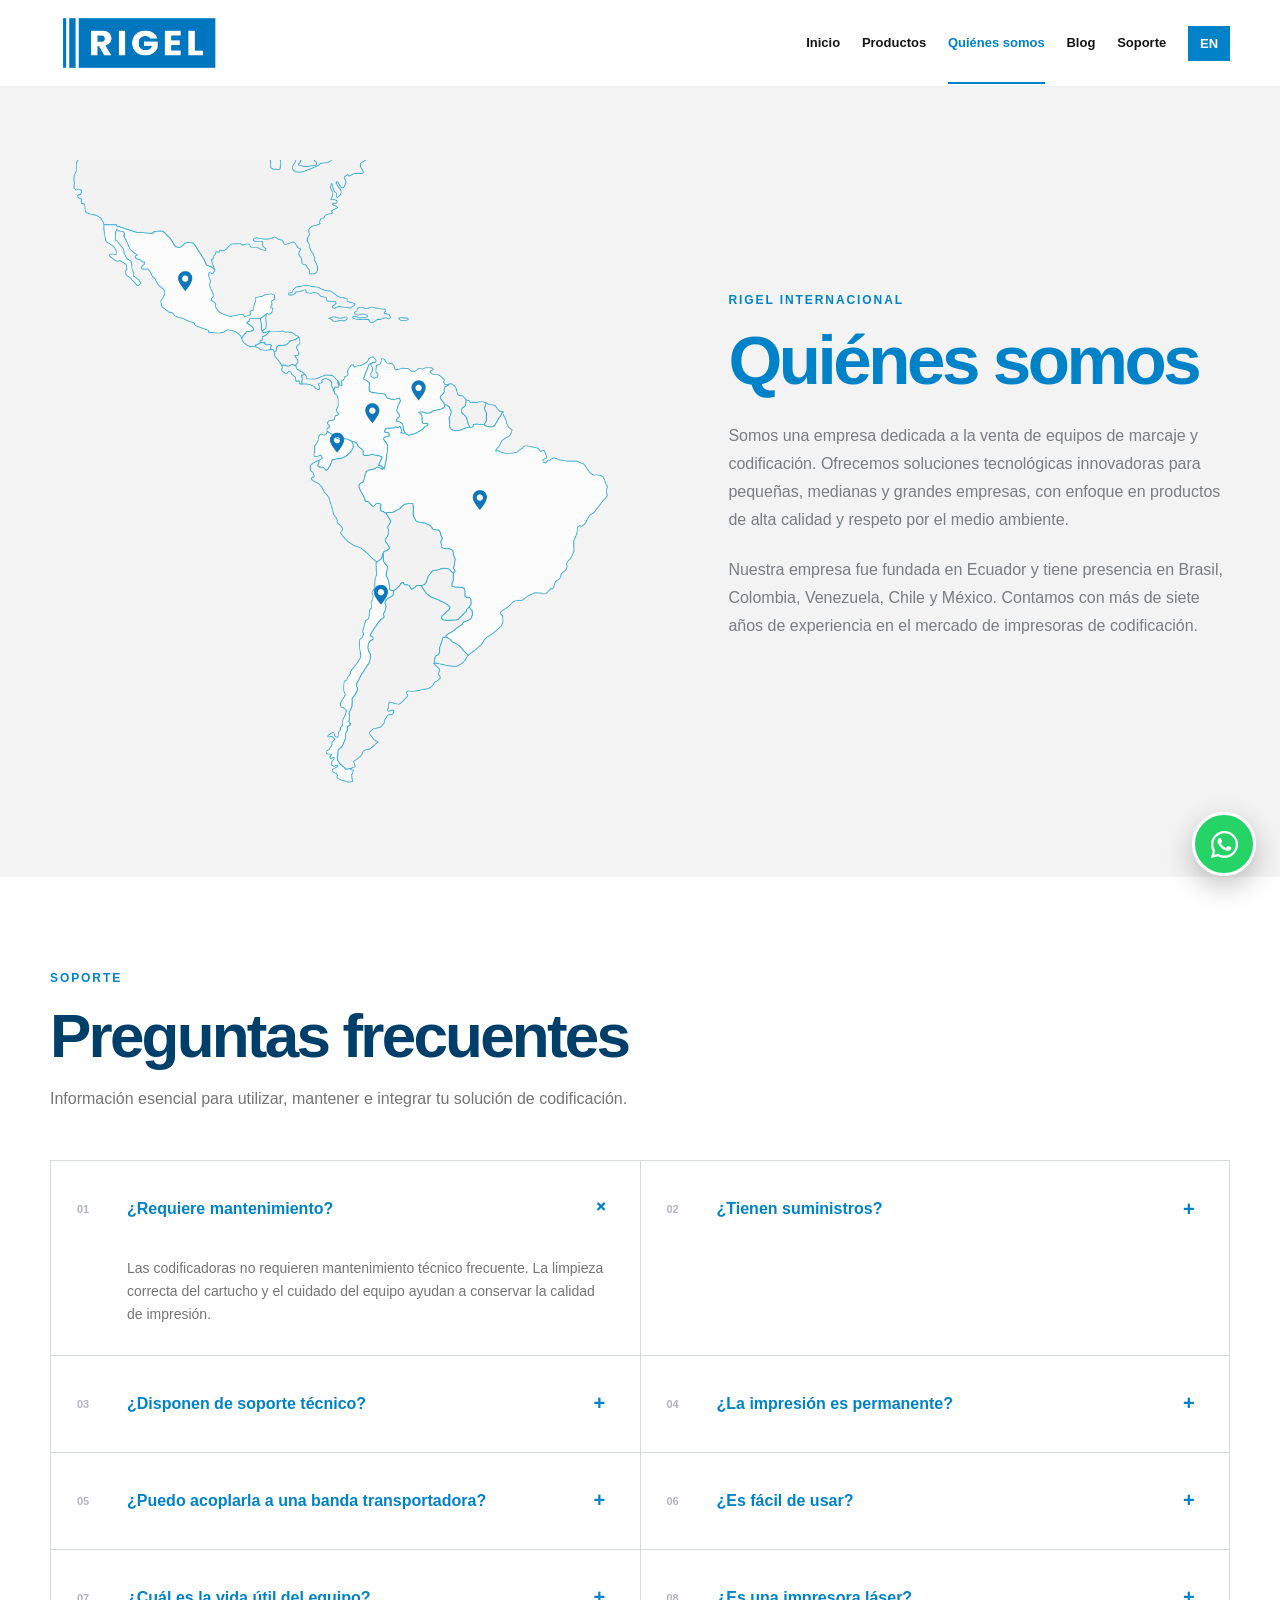
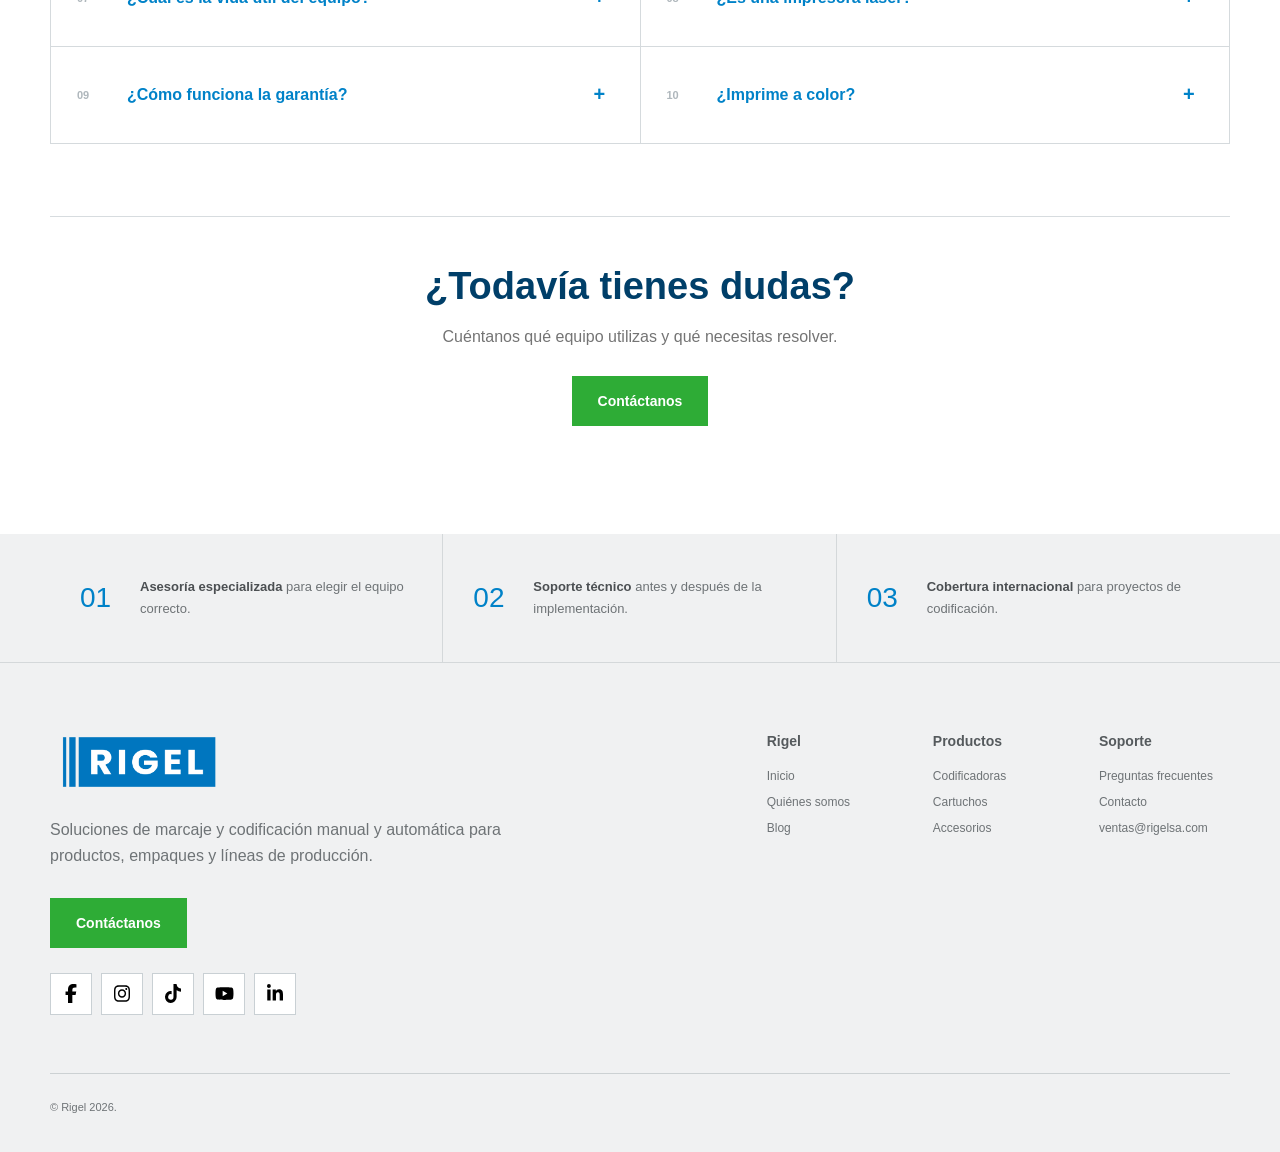
==== quienes-somos.html @ 31b9cb34 "Integra Quiénes somos y clientes en Inicio" ====
<!doctype html>
<html lang="es">
<head>
  <meta charset="utf-8">
  <meta name="viewport" content="width=device-width, initial-scale=1">
  <meta name="description" content="Conoce a Rigel, nuestra presencia internacional y las respuestas a las preguntas frecuentes sobre marcaje y codificación.">
  <meta name="theme-color" content="#0082c8">
  <meta property="og:image" content="og.png">
  <title>Quiénes somos | Rigel</title>
  <link rel="icon" type="image/png" href="assets/brand/rigel-favicon.png?v=2">
  <link rel="stylesheet" href="css/styles.css">
  <script defer src="js/data.js"></script>
  <script defer src="js/inventario-bilingue.js"></script>
  <script defer src="js/config.js"></script>
  <script defer src="js/backend-client.js"></script>
</head>
<body data-page="nosotros">
  <a class="saltar-contenido" href="#contenido">Ir al contenido</a>
  <header id="site-header"></header>
  <main id="contenido"></main>
  <footer id="site-footer"></footer>
</body>
</html>
---- css/styles.css ----
:root {
  --azul: #0082c8;
  --azul-profundo: #005f9d;
  --azul-oscuro: #003f69;
  --verde: #2eac36;
  --negro: #151515;
  --gris: #747474;
  --gris-medio: #d8dde1;
  --gris-claro: #f2f3f4;
  --blanco: #ffffff;
}

* { box-sizing: border-box; }
html { scroll-behavior: smooth; }
body { margin: 0; color: var(--negro); background: var(--blanco); font-family: "Trebuchet MS", Arial, Helvetica, sans-serif; -webkit-font-smoothing: antialiased; }
button, input, select, textarea { font: inherit; }
button, a { -webkit-tap-highlight-color: transparent; }
a { color: inherit; text-decoration: none; }
img { display: block; max-width: 100%; }
p { line-height: 1.65; }
.contenedor { width: min(1180px, calc(100% - 48px)); margin-inline: auto; }
.solo-lectura { position: absolute; width: 1px; height: 1px; padding: 0; margin: -1px; overflow: hidden; clip: rect(0,0,0,0); white-space: nowrap; border: 0; }
.saltar-contenido { position: fixed; inset: 8px auto auto 8px; z-index: 100; padding: 12px 16px; color: white; background: var(--azul-oscuro); transform: translateY(-160%); }
.saltar-contenido:focus { transform: translateY(0); }

/* Encabezado */
.cabecera { position: sticky; inset-block-start: 0; z-index: 50; background: rgba(255,255,255,.98); border-bottom: 1px solid #eceeef; }
.cabecera-interior { min-height: 86px; display: flex; align-items: center; justify-content: space-between; gap: 34px; }
.marca { display: inline-flex; align-items: center; gap: 7px; min-width: max-content; color: var(--blanco); background: var(--azul); padding: 8px 12px 8px 8px; line-height: 1; }
.marca-lineas { letter-spacing: -4px; font-size: 27px; font-weight: 300; }
.marca strong { font-size: 24px; letter-spacing: 2px; }
.marca small { align-self: flex-end; margin-bottom: 3px; font-size: 8px; font-weight: 700; }
.navegacion { display: flex; align-items: center; gap: clamp(16px, 2.45vw, 36px); font-size: 13px; font-weight: 600; }
.navegacion a { padding-block: 32px; border-bottom: 2px solid transparent; }
.navegacion a:hover, .navegacion a:focus-visible, .navegacion a[aria-current="page"] { color: var(--azul); border-color: var(--azul); }
.menu-boton { display: none; width: 42px; height: 42px; padding: 10px; border: 0; background: transparent; }
.menu-boton > span:not(.solo-lectura) { display: block; height: 2px; margin: 5px 0; background: var(--negro); }

/* Elementos compartidos */
.seccion { padding: 92px 0 108px; }
.eyebrow { margin: 0 0 14px; color: var(--azul); font-size: 12px; font-weight: 800; letter-spacing: .16em; }
.eyebrow-claro { color: #7fd0ff; }
.titulo-fila { display: flex; align-items: end; justify-content: space-between; gap: 36px; margin-bottom: 58px; }
.titulo-fila h1, .titulo-fila h2 { margin: 0; color: var(--azul-oscuro); font-size: clamp(36px, 5vw, 64px); line-height: 1.05; letter-spacing: -.045em; }
.titulo-fila p { max-width: 760px; margin: 18px 0 0; color: var(--gris); font-size: 17px; }
.titulo-fila-compacta { align-items: center; margin-bottom: 46px; }
.titulo-fila-compacta h2 { font-size: clamp(34px, 4vw, 52px); }
.boton { display: inline-flex; align-items: center; justify-content: center; min-height: 50px; padding: 0 25px; border: 1px solid var(--azul); cursor: pointer; font-size: 14px; font-weight: 700; text-align: center; }
.boton-azul { color: var(--blanco); background: var(--azul); }
.boton-verde { color: var(--blanco); background: var(--verde); border-color: var(--verde); }
.boton-blanco { color: var(--azul-oscuro); background: var(--blanco); border-color: var(--blanco); }
.boton-contorno { color: var(--azul); background: transparent; }
.boton:hover, .boton:focus-visible { color: var(--blanco); background: var(--azul-oscuro); border-color: var(--azul-oscuro); }
.enlace-flecha { color: var(--azul); font-size: 14px; font-weight: 700; }

/* Carrusel principal */
.hero { position: relative; min-height: min(34vw, 650px); overflow: hidden; background: #dfe8ed; }
.hero-pista { position: absolute; inset: 0; }
.hero-slide { position: absolute; inset: 0; opacity: 0; transition: opacity .9s ease; pointer-events: none; }
.hero-slide-activo { opacity: 1; z-index: 1; }
.hero-slide img { width: 100%; height: 100%; object-fit: cover; }
.hero-flecha { position: absolute; inset-block-start: 50%; z-index: 4; width: 46px; height: 64px; border: 0; color: white; background: rgba(0,0,0,.16); transform: translateY(-50%); cursor: pointer; font-size: 40px; font-weight: 300; }
.hero-flecha:hover, .hero-flecha:focus-visible { background: rgba(0,63,105,.82); }
.hero-anterior { inset-inline-start: 18px; }
.hero-siguiente { inset-inline-end: 18px; }
.hero-control { position: absolute; inset-block-end: 20px; inset-inline-start: 50%; z-index: 5; display: flex; gap: 8px; transform: translateX(-50%); }
.hero-control button { width: 30px; height: 4px; padding: 0; border: 0; background: rgba(255,255,255,.5); cursor: pointer; }
.hero-control .activo { background: var(--blanco); }

/* Productos */
.rejilla-productos { display: grid; grid-template-columns: repeat(3, 1fr); gap: 1px; background: #e2e5e7; border: 1px solid #e2e5e7; }
.tarjeta-producto { min-width: 0; padding: 28px; background: var(--blanco); }
.producto-cabecera { min-height: 28px; display: flex; justify-content: space-between; align-items: flex-start; gap: 14px; color: var(--gris); font-size: 10px; font-weight: 700; letter-spacing: .06em; text-transform: uppercase; }
.estado-stock { display: inline-flex; align-items: center; gap: 6px; color: var(--azul-oscuro); text-align: right; }
.estado-stock::before { width: 7px; height: 7px; background: var(--verde); content: ""; }
.estado-stock.bajo-pedido::before { background: #e7a600; }
.producto-imagen { height: 250px; display: grid; place-items: center; margin: 18px 0 24px; }
.producto-imagen img { width: 100%; height: 100%; object-fit: contain; transition: transform .35s ease; }
.producto-imagen:hover img { transform: translateY(-5px); }
.tarjeta-producto > p { margin: 0 0 7px; color: var(--gris); font-size: 11px; font-weight: 600; text-transform: uppercase; letter-spacing: .06em; }
.tarjeta-producto h2, .tarjeta-producto h3 { margin: 0 0 19px; font-size: 20px; line-height: 1.25; }
.producto-enlace { padding-top: 18px; border-top: 1px solid #e7e7e7; }
.producto-enlace a { color: var(--azul); font-size: 13px; font-weight: 700; }

/* Inicio */
.franja-industrial { padding: 88px 0; color: var(--blanco); background: linear-gradient(105deg, #003657 0%, #006eaa 100%); }
.franja-contenido { display: grid; grid-template-columns: 1.1fr .9fr; gap: 90px; align-items: end; }
.franja-contenido h2 { max-width: 640px; margin: 0; font-size: clamp(42px, 5.5vw, 72px); line-height: 1.03; letter-spacing: -.045em; }
.franja-texto p { margin: 0 0 26px; color: #dceff8; font-size: 17px; }
.franja-texto a { color: #7fd0ff; font-weight: 700; }
.cifras { display: grid; grid-template-columns: repeat(3, 1fr); margin-top: 70px; border-top: 1px solid rgba(255,255,255,.23); border-bottom: 1px solid rgba(255,255,255,.23); }
.cifras div { padding: 30px 26px; border-right: 1px solid rgba(255,255,255,.23); }
.cifras div:last-child { border-right: 0; }
.cifras strong, .cifras span { display: block; }
.cifras strong { margin-bottom: 6px; font-size: 22px; }
.cifras span { color: #bcd8e6; font-size: 13px; }
.clientes-seccion { background: white; border-top: 1px solid #e3e6e8; }
.clientes-encabezado { display: grid; grid-template-columns: 1fr .8fr; gap: 80px; align-items: end; margin-bottom: 42px; }
.clientes-encabezado h2 { max-width: 690px; margin: 0; color: var(--azul-oscuro); font-size: clamp(34px, 4vw, 52px); line-height: 1.08; letter-spacing: -.04em; }
.clientes-encabezado > p { max-width: 520px; margin: 0; color: var(--gris); }
.clientes-carrusel { position: relative; min-height: 220px; display: grid; grid-template-columns: 48px 1fr 48px; align-items: center; border-top: 1px solid #dfe3e5; border-bottom: 1px solid #dfe3e5; }
.clientes-carrusel > button { width: 38px; height: 38px; border: 0; color: var(--azul); background: transparent; cursor: pointer; font-size: 30px; font-weight: 300; transition: color .2s ease, background .2s ease; }
.clientes-carrusel > button:hover, .clientes-carrusel > button:focus-visible { color: white; background: var(--azul); }
.clientes-carrusel > button:last-of-type { justify-self: end; }
.cliente-logo { justify-self: center; width: min(520px, 84%); min-height: 170px; display: grid; place-items: center; overflow: hidden; background: white; }
.cliente-logo img { width: 100%; height: 170px; object-fit: contain; animation: aparecer .36s ease both; }
.clientes-indicadores { position: absolute; inset: auto auto 14px 50%; display: flex; gap: 6px; transform: translateX(-50%); }
.clientes-indicadores button { width: 18px; height: 2px; padding: 0; border: 0; background: #d2d7da; cursor: pointer; }
.clientes-indicadores button.activo { background: var(--azul); }
@keyframes aparecer { from { opacity: 0; transform: translateX(12px); } to { opacity: 1; transform: translateX(0); } }
.blog-inicio { background: white; }
.rejilla-blog { display: grid; grid-template-columns: repeat(3, 1fr); gap: 38px; }
.tarjeta-blog { min-width: 0; }
.blog-imagen { display: block; height: 260px; overflow: hidden; background: #edf0f1; }
.blog-imagen img { width: 100%; height: 100%; object-fit: contain; transition: transform .4s ease; }
.blog-imagen:hover img { transform: scale(1.025); }
.tarjeta-blog > p { margin: 22px 0 10px; color: var(--azul); font-size: 11px; font-weight: 800; letter-spacing: .12em; text-transform: uppercase; }
.tarjeta-blog h2, .tarjeta-blog h3 { margin: 0 0 13px; color: var(--azul-oscuro); font-size: 22px; line-height: 1.28; }
.tarjeta-blog > span { display: block; min-height: 76px; margin-bottom: 18px; color: var(--gris); font-size: 14px; line-height: 1.6; }
.tarjeta-blog > a:last-child { color: var(--azul); font-size: 13px; font-weight: 700; }
.cta-final { padding: 68px 0; color: white; background: var(--azul); }
.cta-final .contenedor { display: flex; align-items: center; justify-content: space-between; gap: 40px; }
.cta-final h2 { margin: 0; font-size: clamp(34px, 4vw, 54px); letter-spacing: -.04em; }

/* Cabeceras internas y filtros */
.cabecera-pagina { padding: 92px 0 88px; background: var(--gris-claro); border-bottom: 1px solid #e0e2e3; }
.cabecera-pagina h1 { max-width: 950px; margin: 0 0 22px; color: var(--azul-oscuro); font-size: clamp(45px, 6vw, 76px); line-height: 1.03; letter-spacing: -.05em; }
.cabecera-pagina p:last-child { max-width: 820px; margin: 0; color: var(--gris); font-size: 17px; }
.filtros-catalogo { display: grid; grid-template-columns: 1.45fr .7fr; gap: 1px; margin-bottom: 26px; background: #cfd4d7; border: 1px solid #cfd4d7; }
.filtros-catalogo label { display: block; padding: 18px 20px; background: white; }
.filtros-catalogo label > span { display: block; margin-bottom: 8px; color: var(--gris); font-size: 10px; font-weight: 800; letter-spacing: .1em; text-transform: uppercase; }
.filtros-catalogo input, .filtros-catalogo select { width: 100%; min-height: 36px; padding: 0; border: 0; outline: 0; color: var(--negro); background: white; }
.filtros-catalogo input:focus, .filtros-catalogo select:focus { box-shadow: inset 0 -2px var(--azul); }
.tipo-filtros { display: flex; align-items: center; gap: 8px; margin-bottom: 32px; }
.tipo-filtros button { padding: 9px 15px; border: 1px solid #d6d9db; color: var(--gris); background: white; cursor: pointer; font-size: 12px; font-weight: 700; }
.tipo-filtros button.activo { color: white; background: var(--azul); border-color: var(--azul); }
.tipo-filtros p { margin: 0 0 0 auto; color: var(--gris); font-size: 12px; }
.sin-resultados { padding: 80px 24px; text-align: center; background: var(--gris-claro); }
.sin-resultados h2 { margin-top: 0; color: var(--azul-oscuro); }

/* Página de producto */
.migas { display: flex; align-items: center; gap: 10px; padding-top: 26px; color: var(--gris); font-size: 12px; }
.migas a:hover { color: var(--azul); }
.migas strong { color: var(--negro); }
.producto-hero { display: grid; grid-template-columns: 1.08fr .92fr; gap: 78px; padding-top: 70px; padding-bottom: 96px; }
.galeria-principal { height: 560px; display: grid; place-items: center; background: #fafafa; border: 1px solid #eceeef; }
.galeria-principal img { width: 100%; height: 100%; object-fit: contain; }
.galeria-miniaturas { display: grid; grid-template-columns: repeat(6, 1fr); gap: 8px; margin-top: 12px; }
.galeria-miniaturas button { aspect-ratio: 1; padding: 4px; border: 1px solid #e0e3e5; background: white; cursor: pointer; }
.galeria-miniaturas button.activo { border: 2px solid var(--azul); }
.galeria-miniaturas img { width: 100%; height: 100%; object-fit: contain; }
.producto-resumen { padding-top: 22px; }
.producto-resumen h1 { margin: 0 0 22px; color: var(--azul); font-size: clamp(40px, 4.5vw, 62px); line-height: 1.02; letter-spacing: -.05em; }
.producto-intro { margin: 0 0 22px; color: var(--gris); font-size: 16px; }
.producto-disponibilidad { display: inline-flex; align-items: center; gap: 9px; margin-bottom: 28px; color: var(--azul-oscuro); font-size: 12px; font-weight: 700; text-transform: uppercase; letter-spacing: .07em; }
.producto-disponibilidad span { width: 9px; height: 9px; background: var(--verde); }
.producto-disponibilidad.bajo-pedido span { background: #e7a600; }
.lista-destacados { margin: 0 0 30px; padding: 0; list-style: none; border-top: 1px solid #e0e3e5; }
.lista-destacados li { padding: 13px 0 13px 20px; border-bottom: 1px solid #e0e3e5; position: relative; font-size: 14px; }
.lista-destacados li::before { position: absolute; left: 0; color: var(--azul); content: "+"; font-weight: 800; }
.producto-acciones { display: flex; flex-wrap: wrap; gap: 10px; }
.producto-detalles { background: var(--gris-claro); }
.detalles-rejilla { display: grid; grid-template-columns: .65fr 1.35fr; gap: 80px; }
.detalles-rejilla h2 { margin: 0 0 35px; color: var(--azul-oscuro); font-size: 50px; letter-spacing: -.04em; }
.incluye { padding-top: 25px; border-top: 1px solid #d2d6d8; }
.incluye h3 { margin: 0 0 12px; font-size: 16px; }
.incluye ul { padding-left: 20px; color: var(--gris); font-size: 13px; line-height: 1.9; }
.tabla-especificaciones { margin: 0; border-top: 1px solid #bfc5c8; }
.tabla-especificaciones > div { display: grid; grid-template-columns: .8fr 1.2fr; border-bottom: 1px solid #cfd4d7; }
.tabla-especificaciones dt, .tabla-especificaciones dd { margin: 0; padding: 13px 16px; font-size: 13px; }
.tabla-especificaciones dt { font-weight: 700; }
.tabla-especificaciones dd { color: #4f5559; border-left: 1px solid #cfd4d7; }
.producto-video h2, .relacionados > .contenedor > h2, .otros-articulos h2 { margin: 0 0 42px; color: var(--azul-oscuro); font-size: clamp(36px, 4.5vw, 56px); letter-spacing: -.04em; }
.video-marco { position: relative; aspect-ratio: 16/9; background: #000; }
.video-marco iframe { position: absolute; inset: 0; width: 100%; height: 100%; border: 0; }
.relacionados { background: #fafafa; }
.consulta-producto { background: white; }
.consulta-rejilla { display: grid; grid-template-columns: .8fr 1.2fr; gap: 85px; }
.consulta-rejilla h2 { margin: 0 0 18px; color: var(--azul-oscuro); font-size: 48px; line-height: 1.08; letter-spacing: -.04em; }
.consulta-rejilla > div:first-child > p:not(.eyebrow) { color: var(--gris); }
.contacto-directo { display: flex; flex-direction: column; gap: 8px; margin-top: 30px; color: var(--azul); font-weight: 700; }

/* Formularios y contacto */
.formulario { padding: 34px; background: var(--gris-claro); border-top: 4px solid var(--azul); }
.formulario-doble { display: grid; grid-template-columns: 1fr 1fr; gap: 18px; }
.formulario label { display: block; margin-bottom: 18px; }
.formulario label > span { display: block; margin-bottom: 8px; font-size: 12px; font-weight: 700; }
.formulario input, .formulario textarea { width: 100%; padding: 13px 14px; border: 1px solid #bfc5c8; outline: 0; background: white; }
.formulario textarea { resize: vertical; }
.formulario input:focus, .formulario textarea:focus { border-color: var(--azul); box-shadow: 0 0 0 1px var(--azul); }
.formulario-producto { padding: 12px 14px; color: var(--azul-oscuro); background: #dceff9; font-size: 12px; }
.formulario-acciones { display: flex; gap: 10px; flex-wrap: wrap; }
.formulario-estado { margin-bottom: 0; color: var(--gris); font-size: 12px; }
.contacto-rejilla { display: grid; grid-template-columns: .8fr 1.2fr; gap: 90px; }
.contacto-info h2 { margin: 0 0 20px; color: var(--azul-oscuro); font-size: 52px; letter-spacing: -.04em; }
.contacto-info > p:not(.eyebrow) { color: var(--gris); }
.contacto-info dl { margin-top: 38px; border-top: 1px solid #d8dcdf; }
.contacto-info dl > div { display: grid; grid-template-columns: 110px 1fr; padding: 16px 0; border-bottom: 1px solid #d8dcdf; }
.contacto-info dt { color: var(--gris); font-size: 12px; font-weight: 700; }
.contacto-info dd { margin: 0; color: var(--azul); font-size: 14px; font-weight: 700; }
.formulario-google { position: relative; min-height: 610px; background: var(--gris-claro); border-top: 4px solid var(--azul); }
.formulario-google-encabezado { padding: 34px 34px 0; }
.formulario-google-encabezado h2, .formulario-google-exito h2 { margin: 0; color: var(--azul-oscuro); font-size: clamp(30px, 3.5vw, 44px); line-height: 1.08; letter-spacing: -.04em; }
.formulario-google-encabezado > p:last-child, .formulario-google-exito > p:not(.eyebrow) { margin: 12px 0 0; color: var(--gris); font-size: 13px; }
.formulario-google-campos { padding-top: 26px; border-top: 0; }
.formulario-google-campos .formulario-doble label { margin-bottom: 18px; }
.formulario-google-campos button[type="submit"] { min-width: 190px; justify-content: space-between; gap: 28px; }
.formulario-google-campos button[type="submit"]:disabled { cursor: wait; opacity: .65; }
.formulario-google-exito { min-height: 606px; display: flex; flex-direction: column; align-items: flex-start; justify-content: center; padding: 48px; }
.formulario-google-check { width: 64px; height: 64px; display: grid; place-items: center; margin-bottom: 28px; color: white; background: var(--azul); font-size: 32px; font-weight: 800; }
.formulario-google-exito .formulario-acciones { margin-top: 30px; }
.oculto { display: none !important; }

/* Blog */
.rejilla-blog-completa { row-gap: 70px; }
.articulo-cabecera { max-width: 900px; padding-top: 82px; padding-bottom: 54px; }
.articulo-cabecera h1 { margin: 0 0 24px; color: var(--azul-oscuro); font-size: clamp(46px, 6vw, 76px); line-height: 1.04; letter-spacing: -.05em; }
.articulo-cabecera > p:last-child { color: var(--gris); font-size: 18px; }
.articulo-portada { max-width: 1080px; height: 620px; background: #f2f3f4; }
.articulo-portada img { width: 100%; height: 100%; object-fit: contain; }
.articulo-cuerpo { max-width: 820px; padding-top: 70px; padding-bottom: 100px; }
.articulo-cuerpo section { margin-bottom: 54px; }
.articulo-cuerpo h2 { margin: 0 0 20px; color: var(--azul); font-size: 32px; line-height: 1.2; }
.articulo-cuerpo h3 { margin: 0 0 5px; color: var(--azul-oscuro); font-size: 17px; }
.articulo-cuerpo p { color: #5d6265; font-size: 16px; }
.articulo-cuerpo section > img { max-height: 560px; width: 100%; margin-top: 38px; object-fit: contain; background: #fafafa; }
.puntos-articulo { display: grid; grid-template-columns: 1fr 1fr; gap: 1px; margin-top: 25px; background: #d7dcdf; border: 1px solid #d7dcdf; }
.puntos-articulo > div { padding: 22px; background: var(--gris-claro); }
.puntos-articulo p { margin-bottom: 0; font-size: 14px; }
.articulo-cta { margin-top: 72px; padding: 38px; background: var(--gris-claro); border-left: 5px solid var(--azul); }
.articulo-cta h2 { color: var(--azul-oscuro); }
.articulo-cta > div { display: flex; gap: 10px; margin-top: 24px; }
.otros-articulos { background: var(--gris-claro); }

/* Quiénes somos y preguntas */
.nosotros-presentacion { padding: 72px 0 82px; background: #f3f3f3; }
.nosotros-rejilla { display: grid; grid-template-columns: 1.08fr .92fr; gap: clamp(54px, 7vw, 105px); align-items: center; }
.nosotros-mapa { min-height: 500px; display: grid; place-items: center; }
.nosotros-mapa img { width: 100%; max-width: 580px; max-height: 660px; object-fit: contain; }
.nosotros-contenido { max-width: 560px; }
.nosotros-contenido h1 { margin: 0 0 26px; color: var(--azul); font-size: clamp(44px, 5.4vw, 70px); line-height: 1.03; letter-spacing: -.05em; }
.nosotros-contenido > p:not(.eyebrow) { margin: 0 0 22px; color: #777d81; font-size: 16px; line-height: 1.75; }
.faq-nosotros { background: white; scroll-margin-top: 86px; }
.faq-encabezado { margin-bottom: 48px; }
.faq-encabezado h2 { margin: 0 0 18px; color: var(--azul-oscuro); font-size: clamp(38px, 5vw, 62px); line-height: 1.05; letter-spacing: -.045em; }
.faq-encabezado > p:last-child { max-width: 760px; margin: 0; color: var(--gris); font-size: 16px; }
.faq-rejilla { display: grid; grid-template-columns: 1fr 1fr; gap: 1px; background: #d5dadd; border: 1px solid #d5dadd; }
.faq-rejilla details { padding: 0 26px; background: white; }
.faq-rejilla summary { min-height: 96px; display: grid; grid-template-columns: 38px 1fr 20px; gap: 12px; align-items: center; cursor: pointer; list-style: none; color: var(--azul); font-weight: 700; }
.faq-rejilla summary::-webkit-details-marker { display: none; }
.faq-rejilla summary span { color: #afb7bc; font-size: 11px; }
.faq-rejilla summary b { font-size: 20px; transition: transform .25s; }
.faq-rejilla details[open] summary b { transform: rotate(45deg); }
.faq-rejilla details > p { margin: 0 0 28px 50px; color: var(--gris); font-size: 14px; }
.faq-contacto { margin-top: 72px; padding-top: 48px; border-top: 1px solid #d7dcdf; text-align: center; }
.faq-contacto h2 { margin: 0; color: var(--azul-oscuro); font-size: 38px; }
.faq-contacto p { color: var(--gris); }
.faq-contacto .boton { margin-top: 10px; }

/* Pie */
.pie { color: #6e7376; background: #f0f1f2; }
.pie-ventajas { border-bottom: 1px solid #d4d8da; }
.ventajas-rejilla { display: grid; grid-template-columns: repeat(3, 1fr); }
.ventajas-rejilla > div { min-height: 128px; display: grid; grid-template-columns: 48px 1fr; gap: 12px; align-items: center; padding: 22px 30px; border-right: 1px solid #d4d8da; }
.ventajas-rejilla > div:last-child { border-right: 0; }
.ventajas-rejilla span { color: var(--azul); font-size: 28px; font-weight: 300; }
.ventajas-rejilla p { margin: 0; font-size: 13px; }
.ventajas-rejilla strong { color: #4b4f52; }
.pie-principal { display: grid; grid-template-columns: 1.15fr .85fr; gap: 90px; padding-top: 70px; padding-bottom: 58px; }
.pie-marca > p { max-width: 510px; margin: 22px 0 28px; }
.pie-columnas { display: grid; grid-template-columns: repeat(3, 1fr); gap: 35px; }
.pie-columnas > div { display: flex; flex-direction: column; gap: 12px; }
.pie-columnas h2 { margin: 0 0 8px; color: #555a5d; font-size: 14px; }
.pie-columnas a { font-size: 12px; }
.pie-columnas a:hover { color: var(--azul); }
.pie-legal { padding: 24px 0 36px; border-top: 1px solid #ccd1d3; font-size: 11px; }
.pie-legal p { margin: 0; }
.pagina-404 { min-height: 70vh; display: grid; place-items: center; padding: 60px 24px; text-align: center; }
.pagina-404 h1 { margin: 0; color: var(--azul-oscuro); font-size: clamp(44px, 6vw, 72px); }
.pagina-404 p:not(.eyebrow) { color: var(--gris); }
.pagina-404 .boton { margin-top: 15px; }

@media (max-width: 1050px) {
  .navegacion { gap: 16px; font-size: 12px; }
  .producto-hero { gap: 45px; }
  .consulta-rejilla, .contacto-rejilla { gap: 50px; }
}

@media (max-width: 900px) {
  .menu-boton { display: block; }
  .navegacion { position: absolute; inset: 100% 0 auto; display: none; flex-direction: column; align-items: stretch; gap: 0; padding: 10px 24px 24px; background: white; border-bottom: 1px solid #d9dddf; box-shadow: 0 12px 24px rgba(0,0,0,.06); }
  .navegacion-abierta { display: flex; }
  .navegacion a { padding: 15px 0; border-bottom: 1px solid #eceeef; }
  .rejilla-productos { grid-template-columns: repeat(2, 1fr); }
  .franja-contenido, .clientes-encabezado, .nosotros-rejilla, .producto-hero, .detalles-rejilla, .consulta-rejilla, .contacto-rejilla { grid-template-columns: 1fr; gap: 42px; }
  .nosotros-contenido { max-width: none; }
  .nosotros-mapa { min-height: 420px; }
  .producto-hero { padding-top: 44px; }
  .galeria-principal { height: 480px; }
  .rejilla-blog { grid-template-columns: repeat(2, 1fr); }
  .pie-principal { grid-template-columns: 1fr; gap: 55px; }
  .filtros-catalogo { grid-template-columns: 1fr 1fr; }
  .busqueda-catalogo { grid-column: auto; }
  .faq-rejilla { grid-template-columns: 1fr; }
}

@media (max-width: 700px) {
  .contenedor { width: min(100% - 28px, 1180px); }
  .cabecera-interior { min-height: 70px; }
  .marca strong { font-size: 20px; }
  .marca small { font-size: 7px; }
  .hero { min-height: 0; aspect-ratio: 1080 / 580; background: #0b3450; }
  .hero-slide img { display: block; object-fit: contain; object-position: center; }
  .hero-flecha { display: none; }
  .hero-control { bottom: 8px; }
  .hero-control button { width: 24px; height: 3px; }
  .seccion { padding: 64px 0 76px; }
  .titulo-fila { display: block; margin-bottom: 38px; }
  .titulo-fila p { font-size: 15px; }
  .titulo-fila .boton, .titulo-fila .enlace-flecha { margin-top: 24px; }
  .rejilla-productos, .rejilla-blog { grid-template-columns: 1fr; }
  .producto-imagen { height: 230px; }
  .franja-industrial { padding: 64px 0; }
  .franja-contenido { gap: 30px; }
  .cifras { grid-template-columns: 1fr; }
  .cifras div { border-right: 0; border-bottom: 1px solid rgba(255,255,255,.23); }
  .cifras div:last-child { border-bottom: 0; }
  .clientes-encabezado { gap: 20px; }
  .clientes-carrusel { min-height: 190px; grid-template-columns: 34px 1fr 34px; }
  .clientes-carrusel > button { width: 32px; height: 36px; }
  .cliente-logo { width: 94%; min-height: 142px; }
  .cliente-logo img { height: 142px; }
  .clientes-indicadores { bottom: 9px; }
  .nosotros-presentacion { padding: 52px 0 64px; }
  .nosotros-rejilla { gap: 28px; }
  .nosotros-mapa { min-height: 0; }
  .nosotros-mapa img { max-height: 500px; }
  .nosotros-contenido h1 { font-size: 44px; }
  .nosotros-contenido > p:not(.eyebrow) { font-size: 15px; }
  .faq-encabezado { margin-bottom: 34px; }
  .cta-final .contenedor { display: block; }
  .cta-final .boton { margin-top: 25px; }
  .cabecera-pagina { padding: 62px 0; }
  .cabecera-pagina p:last-child { font-size: 15px; }
  .filtros-catalogo { grid-template-columns: 1fr; }
  .busqueda-catalogo { grid-column: auto; }
  .tipo-filtros { flex-wrap: wrap; }
  .tipo-filtros p { width: 100%; margin: 8px 0 0; }
  .migas { overflow-x: auto; white-space: nowrap; }
  .galeria-principal { height: 360px; }
  .galeria-miniaturas { grid-template-columns: repeat(4, 1fr); }
  .producto-resumen { padding-top: 0; }
  .producto-acciones .boton { width: 100%; }
  .tabla-especificaciones > div { grid-template-columns: 1fr; }
  .tabla-especificaciones dd { padding-top: 0; border-left: 0; }
  .consulta-rejilla h2, .contacto-info h2 { font-size: 40px; }
  .formulario { padding: 24px 18px; }
  .formulario-google { min-height: 0; }
  .formulario-google-encabezado { padding: 28px 18px 0; }
  .formulario-google-exito { min-height: 500px; padding: 38px 24px; }
  .formulario-doble { grid-template-columns: 1fr; gap: 0; }
  .formulario-acciones .boton { width: 100%; }
  .contacto-info dl > div { grid-template-columns: 1fr; gap: 6px; }
  .articulo-cabecera { padding-top: 54px; padding-bottom: 35px; }
  .articulo-portada { height: 390px; }
  .articulo-cuerpo { padding-top: 52px; }
  .puntos-articulo { grid-template-columns: 1fr; }
  .articulo-cta { padding: 28px 22px; }
  .articulo-cta > div { flex-direction: column; }
  .faq-rejilla details { padding: 0 18px; }
  .faq-rejilla summary { grid-template-columns: 28px 1fr 16px; }
  .faq-rejilla details > p { margin-left: 40px; }
  .ventajas-rejilla { grid-template-columns: 1fr; }
  .ventajas-rejilla > div { border-right: 0; border-bottom: 1px solid #d4d8da; }
  .pie-principal { padding-top: 52px; }
  .pie-columnas { grid-template-columns: 1fr 1fr; }
}

@media (prefers-reduced-motion: reduce) {
  *, *::before, *::after { scroll-behavior: auto !important; animation-duration: .01ms !important; animation-iteration-count: 1 !important; transition-duration: .01ms !important; }
}

/* Actualización bilingüe y marca oficial */
.marca-imagen { min-width: 0; width: 178px; padding: 0; color: inherit; background: transparent; }
.marca-imagen img { width: 100%; height: 58px; object-fit: contain; }
.navegacion { gap: clamp(12px, 1.7vw, 25px); }
.idioma-cambio { min-width: 42px; padding: 10px 8px !important; color: white !important; background: var(--azul); border: 0 !important; text-align: center; }
.idioma-cambio:hover, .idioma-cambio:focus-visible { background: var(--azul-oscuro); }

.inicio-presentacion { border-bottom: 1px solid #e1e5e7; }
.inicio-presentacion-grid { display: grid; grid-template-columns: 1.05fr .95fr; gap: 90px; align-items: end; }
.inicio-presentacion h1 { margin: 0; color: var(--azul-oscuro); font-size: clamp(42px, 5.5vw, 72px); line-height: 1.03; letter-spacing: -.045em; }
.inicio-presentacion-grid > div:last-child > p { margin: 0 0 28px; color: var(--gris); font-size: 17px; }
.inicio-acciones { display: flex; flex-wrap: wrap; gap: 10px; }

.tarjeta-producto { display: flex; flex-direction: column; overflow: hidden; }
.producto-imagen { position: relative; z-index: 0; overflow: hidden; flex: 0 0 250px; }
.producto-imagen img { position: relative; z-index: 0; }
.tarjeta-producto h2 { position: relative; z-index: 2; min-height: 50px; background: white; }
.producto-enlace { position: relative; z-index: 2; margin-top: auto; background: white; }
.rejilla-inventario { align-items: stretch; }

.clientes-pagina { min-height: 530px; background: var(--gris-claro); }
.clientes-pagina .clientes-carrusel { background: white; }

.video-enlace { display: grid; grid-template-columns: minmax(280px, .8fr) 1.2fr; min-height: 300px; align-items: center; color: var(--azul-oscuro); background: var(--gris-claro); border: 1px solid #dfe3e5; }
.video-enlace > div { position: relative; height: 300px; display: grid; place-items: center; overflow: hidden; background: white; }
.video-enlace img { width: 100%; height: 100%; object-fit: contain; }
.video-enlace span { position: absolute; width: 74px; height: 74px; display: grid; place-items: center; color: white; background: var(--azul); font-size: 28px; }
.video-enlace strong { padding: 42px; font-size: clamp(24px, 3vw, 40px); line-height: 1.15; }
.consulta-whatsapp { min-height: 250px; display: flex; flex-direction: column; align-items: center; justify-content: center; gap: 30px; background: var(--gris-claro); border-top: 4px solid var(--azul); }
.consulta-whatsapp img { width: min(330px, 72%); }
.formulario-destino { position: absolute; width: 1px; height: 1px; border: 0; opacity: 0; pointer-events: none; }
.formulario-estado a { color: var(--azul); font-weight: 700; }
.logo-404 { width: min(360px, 82vw); margin: 0 auto 34px; }

@media (max-width: 1100px) {
  .navegacion { gap: 11px; font-size: 11px; }
  .marca-imagen { width: 150px; }
}

@media (max-width: 900px) {
  .inicio-presentacion-grid { grid-template-columns: 1fr; gap: 30px; }
  .navegacion .idioma-cambio { margin-top: 12px; text-align: center; }
}

@media (max-width: 700px) {
  .marca-imagen { width: 138px; }
  .marca-imagen img { height: 48px; }
  .video-enlace { grid-template-columns: 1fr; }
  .video-enlace > div { height: 250px; }
  .video-enlace strong { padding: 28px 22px; }
  .producto-imagen { flex-basis: 230px; }
}

/* Inventario administrable, imágenes completas y canales directos */
.estado-stock.no-disponible::before { background: #ba3b3b; }
.producto-disponibilidad.no-disponible span { background: #ba3b3b; }
.cantidad-stock { display: block; margin: -8px 0 18px; color: var(--azul-oscuro); font-size: 11px; font-weight: 800; text-transform: uppercase; letter-spacing: .06em; }
.cantidad-stock-detalle { margin: -18px 0 26px; }

.tarjeta-producto { overflow: visible; }
.producto-imagen { min-height: 290px; height: auto; flex: 0 0 auto; padding: 18px; overflow: visible; background: #fafafa; }
.producto-imagen img { width: auto; height: auto; max-width: 100%; max-height: 254px; object-fit: contain; }
.producto-imagen:hover img { transform: translateY(-3px); }
.galeria-principal { min-height: 560px; height: auto; padding: 28px; overflow: visible; }
.galeria-principal img { width: auto; height: auto; max-width: 100%; max-height: 504px; object-fit: contain; }

.redes-sociales { display: flex; flex-wrap: wrap; gap: 9px; margin-top: 25px; }
.redes-sociales a { width: 42px; height: 42px; display: grid; place-items: center; border: 1px solid #c9d0d4; background: white; }
.redes-sociales a:hover, .redes-sociales a:focus-visible { border-color: var(--azul); transform: translateY(-2px); }
.redes-sociales img { width: 19px; height: 19px; object-fit: contain; }
.redes-sociales span { position: absolute; width: 1px; height: 1px; overflow: hidden; clip: rect(0 0 0 0); }
.contacto-info .redes-sociales { margin-top: 28px; }

.whatsapp-flotante { position: fixed; right: 24px; bottom: 24px; z-index: 100; width: 64px; height: 64px; display: grid; place-items: center; color: white; background: #25d366; border: 3px solid white; border-radius: 50%; box-shadow: 0 10px 28px rgba(0,0,0,.24); transition: transform .2s ease, box-shadow .2s ease; }
.whatsapp-flotante:hover, .whatsapp-flotante:focus-visible { transform: translateY(-4px); box-shadow: 0 14px 34px rgba(0,0,0,.29); }
.whatsapp-flotante img { width: 31px; height: 31px; filter: brightness(0) invert(1); }
.whatsapp-flotante span { position: absolute; right: calc(100% + 11px); padding: 8px 11px; color: white; background: #18333f; opacity: 0; pointer-events: none; font-size: 11px; font-weight: 800; white-space: nowrap; transition: opacity .2s ease; }
.whatsapp-flotante:hover span, .whatsapp-flotante:focus-visible span { opacity: 1; }
.campo-trampa { position: absolute !important; left: -10000px !important; width: 1px !important; height: 1px !important; overflow: hidden !important; }

@media (max-width: 900px) {
  .galeria-principal { min-height: 480px; }
  .galeria-principal img { max-height: 424px; }
}

@media (max-width: 700px) {
  .producto-imagen { min-height: 260px; padding: 14px; }
  .producto-imagen img { max-height: 232px; }
  .galeria-principal { min-height: 360px; padding: 18px; }
  .galeria-principal img { max-height: 324px; }
  .whatsapp-flotante { right: 16px; bottom: 16px; width: 58px; height: 58px; }
  .whatsapp-flotante span { display: none; }
}
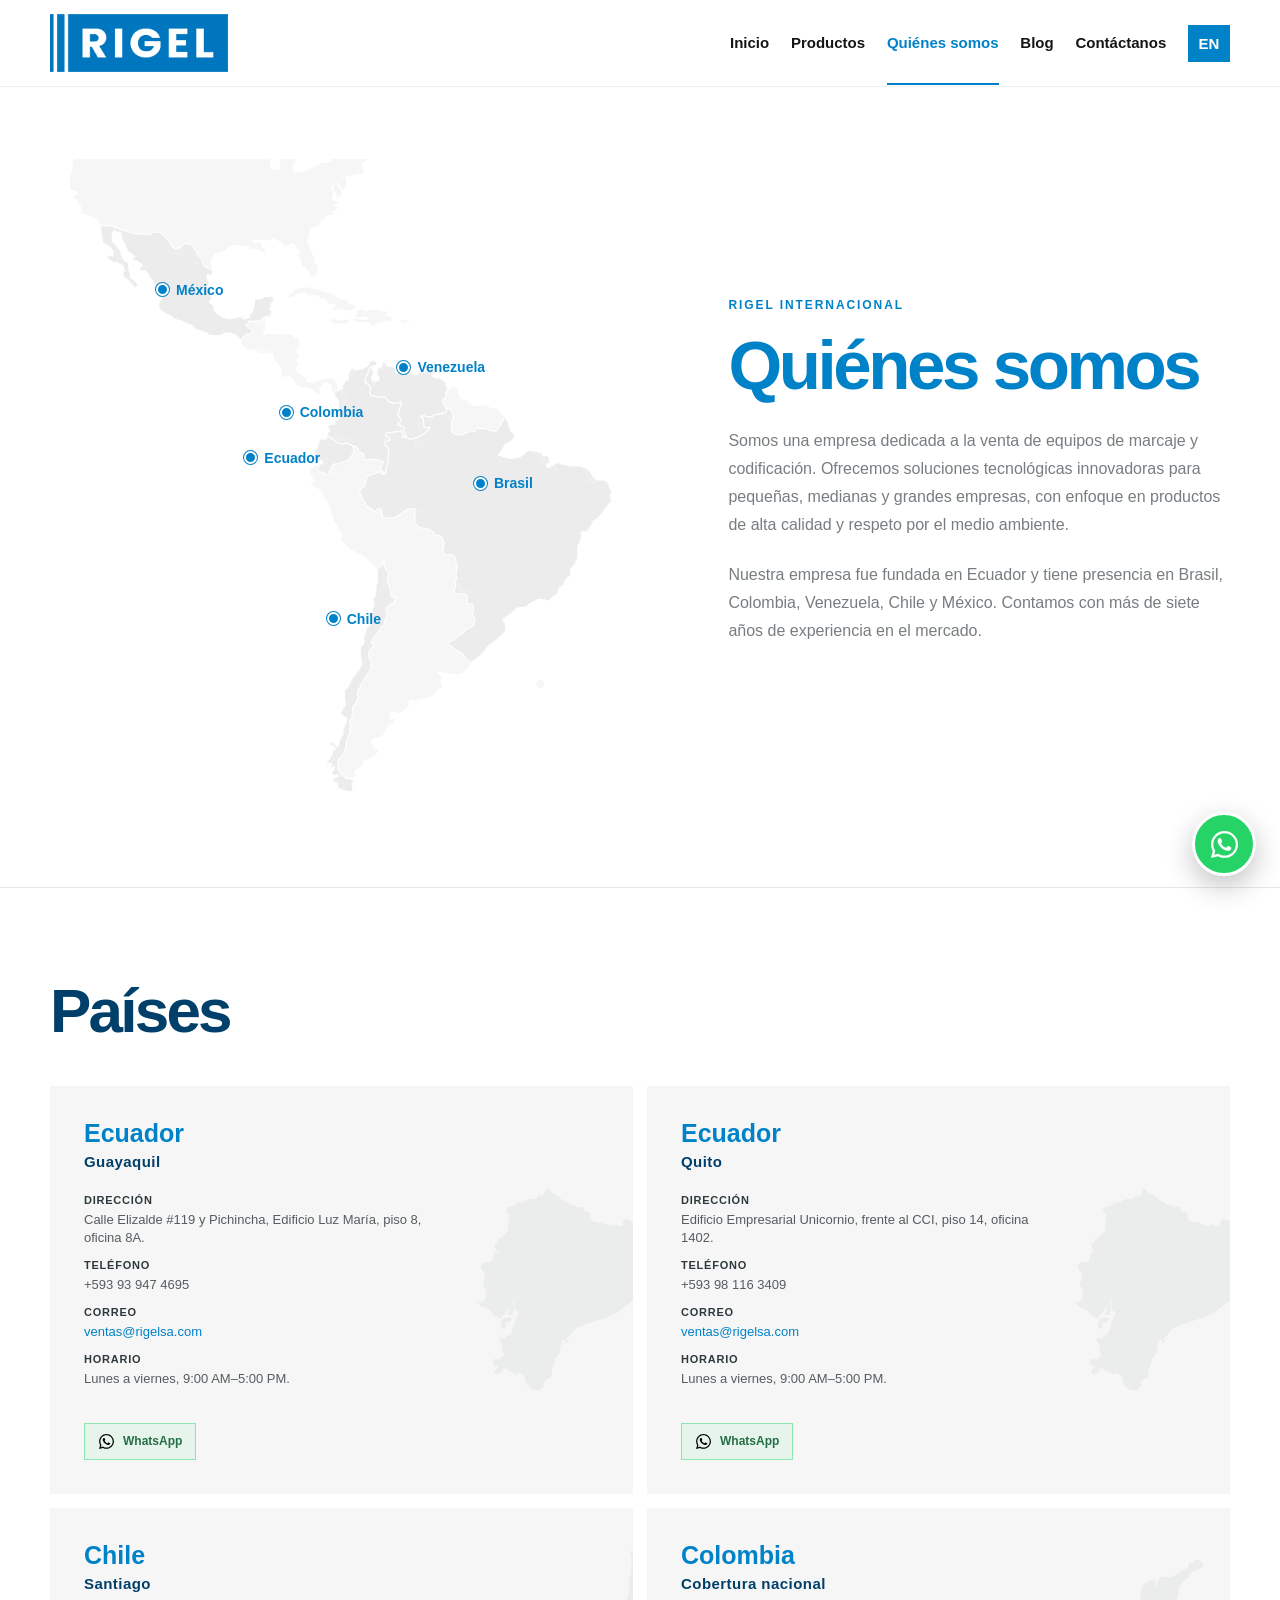
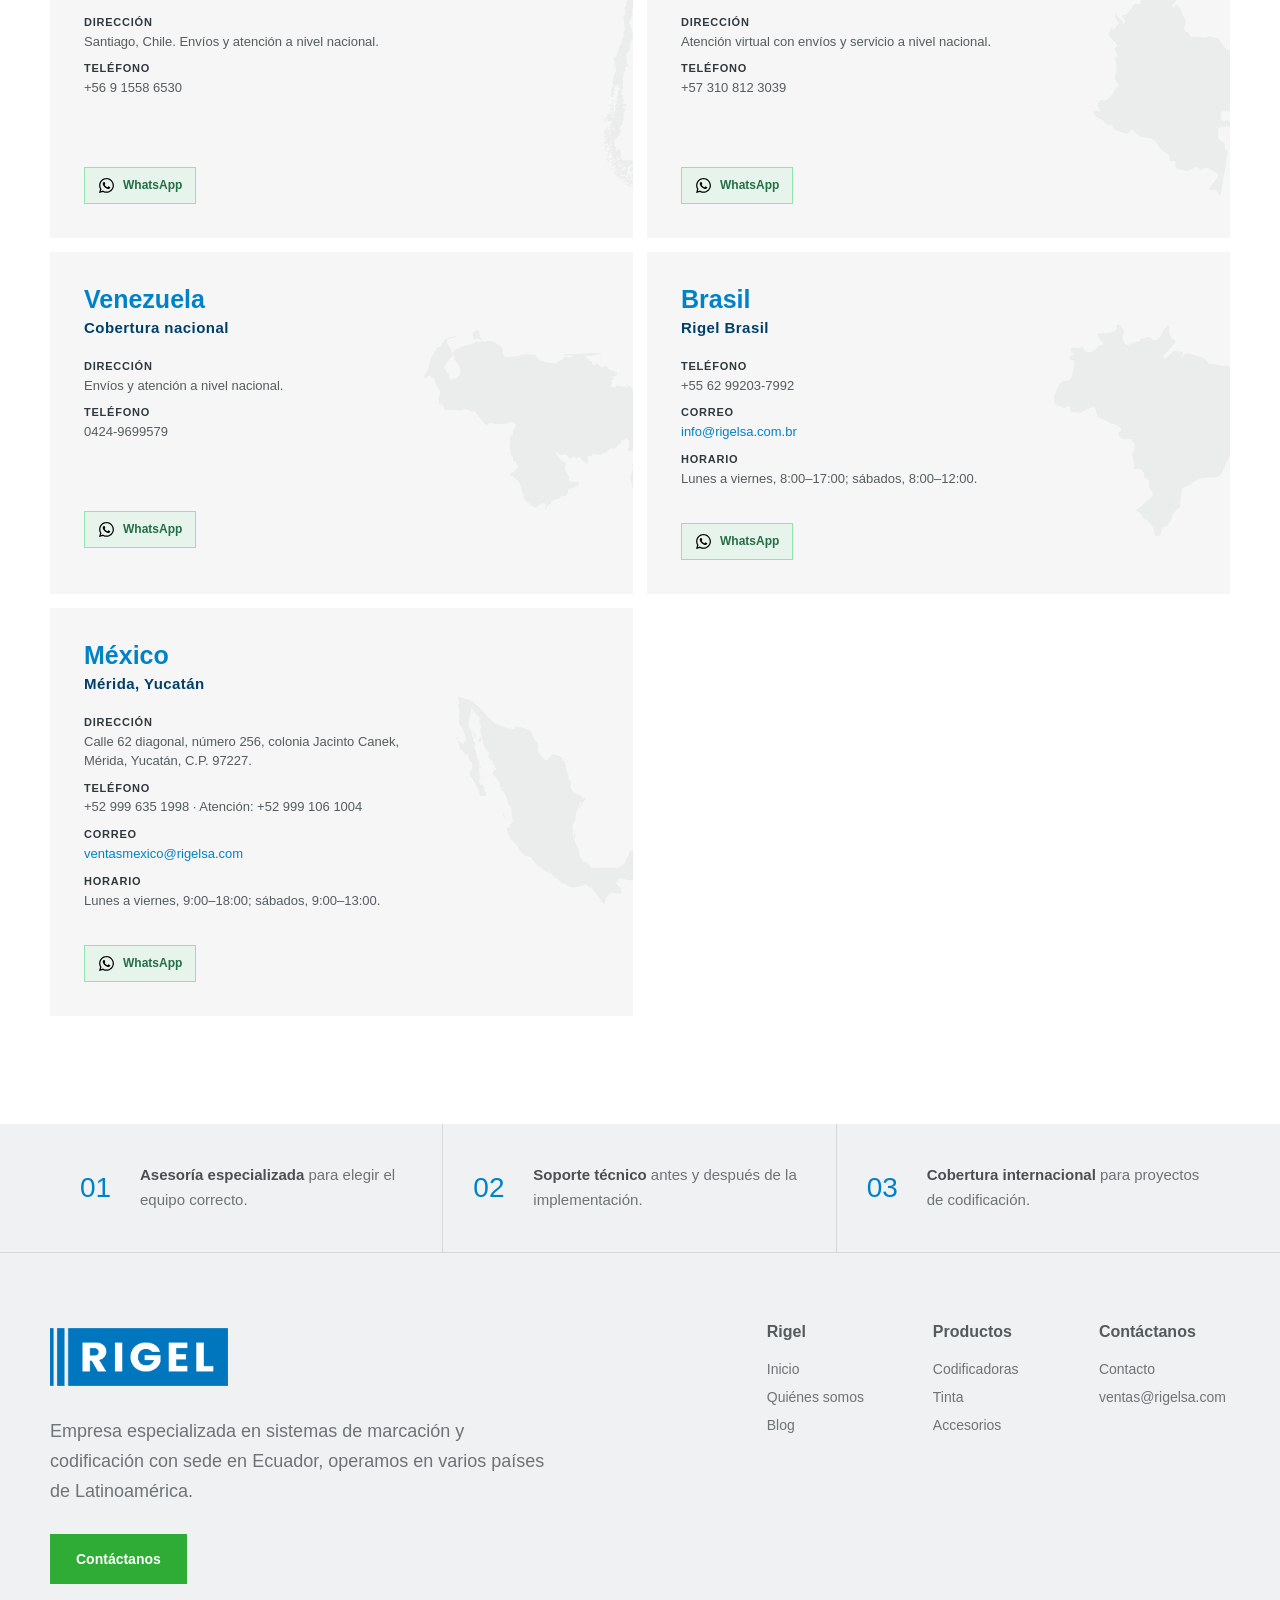
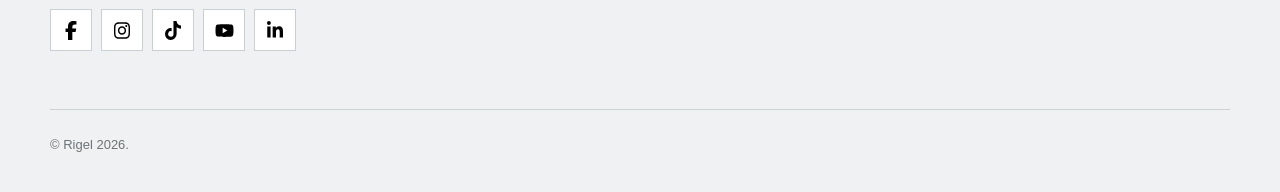
==== commit 27cc5110: "Renueva presencia internacional y automatización" ====
--- a/quienes-somos.html
+++ b/quienes-somos.html
@@ -3,7 +3,7 @@
 <head>
   <meta charset="utf-8">
   <meta name="viewport" content="width=device-width, initial-scale=1">
-  <meta name="description" content="Conoce a Rigel, nuestra presencia internacional y las respuestas a las preguntas frecuentes sobre marcaje y codificación.">
+  <meta name="description" content="Conoce a Rigel, nuestra presencia internacional y las sedes que atienden distintos países de Latinoamérica.">
   <meta name="theme-color" content="#0082c8">
   <meta property="og:image" content="og.png">
   <title>Quiénes somos | Rigel</title>
--- a/css/styles.css
+++ b/css/styles.css
@@ -30,7 +30,7 @@
 .marca-lineas { letter-spacing: -4px; font-size: 27px; font-weight: 300; }
 .marca strong { font-size: 24px; letter-spacing: 2px; }
 .marca small { align-self: flex-end; margin-bottom: 3px; font-size: 8px; font-weight: 700; }
-.navegacion { display: flex; align-items: center; gap: clamp(16px, 2.45vw, 36px); font-size: 13px; font-weight: 600; }
+.navegacion { display: flex; align-items: center; gap: clamp(16px, 2.45vw, 36px); font-size: 15px; font-weight: 600; }
 .navegacion a { padding-block: 32px; border-bottom: 2px solid transparent; }
 .navegacion a:hover, .navegacion a:focus-visible, .navegacion a[aria-current="page"] { color: var(--azul); border-color: var(--azul); }
 .menu-boton { display: none; width: 42px; height: 42px; padding: 10px; border: 0; background: transparent; }
@@ -54,18 +54,22 @@
 .enlace-flecha { color: var(--azul); font-size: 14px; font-weight: 700; }
 
 /* Carrusel principal */
-.hero { position: relative; min-height: min(34vw, 650px); overflow: hidden; background: #dfe8ed; }
+.hero { position: relative; min-height: clamp(520px, 43vw, 680px); overflow: hidden; background: #eef1f3; }
 .hero-pista { position: absolute; inset: 0; }
-.hero-slide { position: absolute; inset: 0; opacity: 0; transition: opacity .9s ease; pointer-events: none; }
-.hero-slide-activo { opacity: 1; z-index: 1; }
-.hero-slide img { width: 100%; height: 100%; object-fit: cover; }
-.hero-flecha { position: absolute; inset-block-start: 50%; z-index: 4; width: 46px; height: 64px; border: 0; color: white; background: rgba(0,0,0,.16); transform: translateY(-50%); cursor: pointer; font-size: 40px; font-weight: 300; }
-.hero-flecha:hover, .hero-flecha:focus-visible { background: rgba(0,63,105,.82); }
-.hero-anterior { inset-inline-start: 18px; }
-.hero-siguiente { inset-inline-end: 18px; }
-.hero-control { position: absolute; inset-block-end: 20px; inset-inline-start: 50%; z-index: 5; display: flex; gap: 8px; transform: translateX(-50%); }
-.hero-control button { width: 30px; height: 4px; padding: 0; border: 0; background: rgba(255,255,255,.5); cursor: pointer; }
-.hero-control .activo { background: var(--blanco); }
+.hero-slide { position: absolute; inset: 0; overflow: hidden; opacity: 0; transition: opacity .85s ease; pointer-events: none; }
+.hero-slide::after { position: absolute; inset: 0; z-index: 1; background: linear-gradient(90deg, rgba(247,248,249,.98) 0%, rgba(247,248,249,.94) 29%, rgba(247,248,249,.48) 48%, rgba(247,248,249,0) 68%); content: ""; }
+.hero-slide-activo { z-index: 1; opacity: 1; pointer-events: auto; }
+.hero-slide img { position: absolute; inset: 0; width: 100%; height: 100%; object-fit: cover; object-position: center; transform: scale(1.015); transition: transform 6s ease; }
+.hero-slide-activo img { transform: scale(1); }
+.hero-contenido { position: relative; z-index: 2; height: 100%; display: flex; align-items: center; }
+.hero-texto { width: min(520px, 45vw); padding: 72px 0 94px; opacity: 0; transform: translateY(16px); transition: opacity .55s ease .18s, transform .55s ease .18s; }
+.hero-slide-activo .hero-texto { opacity: 1; transform: translateY(0); }
+.hero-texto h1 { margin: 0 0 20px; color: var(--azul-oscuro); font-size: clamp(42px, 4.7vw, 68px); line-height: 1.02; letter-spacing: -.05em; }
+.hero-texto > p:not(.eyebrow) { max-width: 500px; margin: 0 0 28px; color: #555d62; font-size: 17px; }
+.hero-control { position: absolute; inset-block-end: 24px; inset-inline-start: 50%; z-index: 5; display: flex; gap: 9px; padding: 9px 13px; background: rgba(255,255,255,.94); border: 1px solid rgba(0,63,105,.08); border-radius: 20px; box-shadow: 0 5px 18px rgba(0,35,58,.08); transform: translateX(-50%); }
+.hero-control button { width: 8px; height: 8px; padding: 0; border: 0; border-radius: 50%; background: #b9c1c6; cursor: pointer; transition: background .2s ease, transform .2s ease; }
+.hero-control button:hover, .hero-control button:focus-visible { background: var(--azul); }
+.hero-control .activo { background: var(--azul); transform: scale(1.25); }
 
 /* Productos */
 .rejilla-productos { display: grid; grid-template-columns: repeat(3, 1fr); gap: 1px; background: #e2e5e7; border: 1px solid #e2e5e7; }
@@ -83,31 +87,42 @@
 .producto-enlace a { color: var(--azul); font-size: 13px; font-weight: 700; }
 
 /* Inicio */
-.franja-industrial { padding: 88px 0; color: var(--blanco); background: linear-gradient(105deg, #003657 0%, #006eaa 100%); }
-.franja-contenido { display: grid; grid-template-columns: 1.1fr .9fr; gap: 90px; align-items: end; }
-.franja-contenido h2 { max-width: 640px; margin: 0; font-size: clamp(42px, 5.5vw, 72px); line-height: 1.03; letter-spacing: -.045em; }
-.franja-texto p { margin: 0 0 26px; color: #dceff8; font-size: 17px; }
+.franja-industrial { position: relative; padding: 92px 0 82px; overflow: hidden; color: var(--blanco); background-image: linear-gradient(90deg, rgba(0,48,76,.98) 0%, rgba(0,77,119,.94) 48%, rgba(0,108,165,.72) 100%), url("../assets/slides/nuevos/soluciones-automatizacion.webp"); background-position: center; background-size: cover; }
+.franja-contenido { display: grid; grid-template-columns: 1.12fr .88fr; gap: clamp(48px, 8vw, 120px); align-items: end; }
+.franja-contenido h2 { max-width: 720px; margin: 0; font-size: clamp(42px, 5.5vw, 72px); line-height: 1.03; letter-spacing: -.045em; }
+.franja-texto { max-width: 520px; padding: 30px 0 4px; }
+.franja-texto p { margin: 0 0 26px; color: #e4f2f8; font-size: 17px; }
 .franja-texto a { color: #7fd0ff; font-weight: 700; }
-.cifras { display: grid; grid-template-columns: repeat(3, 1fr); margin-top: 70px; border-top: 1px solid rgba(255,255,255,.23); border-bottom: 1px solid rgba(255,255,255,.23); }
-.cifras div { padding: 30px 26px; border-right: 1px solid rgba(255,255,255,.23); }
+.cifras { display: grid; grid-template-columns: repeat(2, 1fr); margin-top: 68px; border-top: 1px solid rgba(255,255,255,.25); border-bottom: 1px solid rgba(255,255,255,.25); backdrop-filter: blur(2px); }
+.cifras div { min-height: 128px; padding: 30px 34px; background: rgba(0,47,74,.2); border-right: 1px solid rgba(255,255,255,.23); }
 .cifras div:last-child { border-right: 0; }
 .cifras strong, .cifras span { display: block; }
 .cifras strong { margin-bottom: 6px; font-size: 22px; }
 .cifras span { color: #bcd8e6; font-size: 13px; }
-.clientes-seccion { background: white; border-top: 1px solid #e3e6e8; }
-.clientes-encabezado { display: grid; grid-template-columns: 1fr .8fr; gap: 80px; align-items: end; margin-bottom: 42px; }
+.clientes-seccion { position: relative; overflow: hidden; background: white; border-top: 0; }
+.clientes-seccion::before { position: absolute; inset: 0 0 auto; height: 1px; background: linear-gradient(90deg, transparent 0%, rgba(0,130,200,.55) 22%, rgba(0,130,200,.55) 78%, transparent 100%); content: ""; }
+.clientes-encabezado { display: block; margin-bottom: 28px; }
 .clientes-encabezado h2 { max-width: 690px; margin: 0; color: var(--azul-oscuro); font-size: clamp(34px, 4vw, 52px); line-height: 1.08; letter-spacing: -.04em; }
-.clientes-encabezado > p { max-width: 520px; margin: 0; color: var(--gris); }
-.clientes-carrusel { position: relative; min-height: 220px; display: grid; grid-template-columns: 48px 1fr 48px; align-items: center; border-top: 1px solid #dfe3e5; border-bottom: 1px solid #dfe3e5; }
-.clientes-carrusel > button { width: 38px; height: 38px; border: 0; color: var(--azul); background: transparent; cursor: pointer; font-size: 30px; font-weight: 300; transition: color .2s ease, background .2s ease; }
-.clientes-carrusel > button:hover, .clientes-carrusel > button:focus-visible { color: white; background: var(--azul); }
-.clientes-carrusel > button:last-of-type { justify-self: end; }
-.cliente-logo { justify-self: center; width: min(520px, 84%); min-height: 170px; display: grid; place-items: center; overflow: hidden; background: white; }
-.cliente-logo img { width: 100%; height: 170px; object-fit: contain; animation: aparecer .36s ease both; }
-.clientes-indicadores { position: absolute; inset: auto auto 14px 50%; display: flex; gap: 6px; transform: translateX(-50%); }
-.clientes-indicadores button { width: 18px; height: 2px; padding: 0; border: 0; background: #d2d7da; cursor: pointer; }
-.clientes-indicadores button.activo { background: var(--azul); }
-@keyframes aparecer { from { opacity: 0; transform: translateX(12px); } to { opacity: 1; transform: translateX(0); } }
+.clientes-banda { position: relative; padding: 14px 0; overflow: hidden; background: white; }
+.clientes-banda::before, .clientes-banda::after { position: absolute; inset: 0 auto; z-index: 3; width: clamp(48px, 9vw, 145px); content: ""; pointer-events: none; }
+.clientes-banda::before { background: linear-gradient(90deg, white 12%, rgba(255,255,255,0)); }
+.clientes-banda::after { background: linear-gradient(270deg, white 12%, rgba(255,255,255,0)); }
+.clientes-banda::before { left: 0; }
+.clientes-banda::after { right: 0; }
+.clientes-ventana { min-width: 0; overflow: hidden; }
+.clientes-pista { display: flex; gap: 0; transform: translate3d(0,0,0); will-change: transform; }
+.cliente-tarjeta { flex: 0 0 calc(100% / 3); height: 218px; display: grid; place-items: center; min-width: 0; margin: 0; padding: 12px 18px; overflow: hidden; background: transparent; border: 0; box-shadow: none; }
+.cliente-logo-marco { position: relative; width: 100%; height: 100%; min-width: 0; overflow: hidden; }
+.cliente-tarjeta img { position: absolute; inset: 0; width: 100%; height: 100%; object-fit: contain; object-position: center; }
+.soporte-inicio { background: white; }
+.soporte-rejilla { display: grid; grid-template-columns: .92fr 1.08fr; gap: clamp(48px, 7vw, 96px); align-items: center; }
+.soporte-visual { position: relative; aspect-ratio: 4 / 5; min-height: 0; overflow: hidden; background: #edf1f3; }
+.soporte-visual img { width: 100%; height: 100%; object-fit: cover; object-position: center; }
+.soporte-contenido h2 { max-width: 650px; margin: 0 0 24px; color: var(--azul-oscuro); font-size: clamp(38px, 4.8vw, 62px); line-height: 1.05; letter-spacing: -.045em; }
+.soporte-contenido > p:not(.eyebrow) { max-width: 650px; margin: 0 0 25px; color: var(--gris); font-size: 16px; }
+.soporte-contenido ul { margin: 0 0 32px; padding: 0; list-style: none; border-top: 1px solid #dbe0e3; }
+.soporte-contenido li { position: relative; padding: 16px 0 16px 28px; color: #50565a; border-bottom: 1px solid #dbe0e3; font-weight: 700; }
+.soporte-contenido li::before { position: absolute; inset: 22px auto auto 2px; width: 10px; height: 2px; background: var(--azul); content: ""; }
 .blog-inicio { background: white; }
 .rejilla-blog { display: grid; grid-template-columns: repeat(3, 1fr); gap: 38px; }
 .tarjeta-blog { min-width: 0; }
@@ -174,10 +189,6 @@
 .video-marco { position: relative; aspect-ratio: 16/9; background: #000; }
 .video-marco iframe { position: absolute; inset: 0; width: 100%; height: 100%; border: 0; }
 .relacionados { background: #fafafa; }
-.consulta-producto { background: white; }
-.consulta-rejilla { display: grid; grid-template-columns: .8fr 1.2fr; gap: 85px; }
-.consulta-rejilla h2 { margin: 0 0 18px; color: var(--azul-oscuro); font-size: 48px; line-height: 1.08; letter-spacing: -.04em; }
-.consulta-rejilla > div:first-child > p:not(.eyebrow) { color: var(--gris); }
 .contacto-directo { display: flex; flex-direction: column; gap: 8px; margin-top: 30px; color: var(--azul); font-weight: 700; }
 
 /* Formularios y contacto */
@@ -204,7 +215,7 @@
 .formulario-google-encabezado > p:last-child, .formulario-google-exito > p:not(.eyebrow) { margin: 12px 0 0; color: var(--gris); font-size: 13px; }
 .formulario-google-campos { padding-top: 26px; border-top: 0; }
 .formulario-google-campos .formulario-doble label { margin-bottom: 18px; }
-.formulario-google-campos button[type="submit"] { min-width: 190px; justify-content: space-between; gap: 28px; }
+.formulario-google-campos button[type="submit"] { width: auto; min-width: 0; justify-content: center; gap: 0; }
 .formulario-google-campos button[type="submit"]:disabled { cursor: wait; opacity: .65; }
 .formulario-google-exito { min-height: 606px; display: flex; flex-direction: column; align-items: flex-start; justify-content: center; padding: 48px; }
 .formulario-google-check { width: 64px; height: 64px; display: grid; place-items: center; margin-bottom: 28px; color: white; background: var(--azul); font-size: 32px; font-weight: 800; }
@@ -232,30 +243,40 @@
 .articulo-cta > div { display: flex; gap: 10px; margin-top: 24px; }
 .otros-articulos { background: var(--gris-claro); }
 
-/* Quiénes somos y preguntas */
-.nosotros-presentacion { padding: 72px 0 82px; background: #f3f3f3; }
+/* Quiénes somos y sedes */
+.nosotros-presentacion { padding: 72px 0 82px; background: white; }
 .nosotros-rejilla { display: grid; grid-template-columns: 1.08fr .92fr; gap: clamp(54px, 7vw, 105px); align-items: center; }
-.nosotros-mapa { min-height: 500px; display: grid; place-items: center; }
-.nosotros-mapa img { width: 100%; max-width: 580px; max-height: 660px; object-fit: contain; }
+.nosotros-mapa { position: relative; width: 100%; max-width: 600px; margin-inline: auto; }
+.nosotros-mapa > img { width: 100%; display: block; object-fit: contain; }
+.mapa-etiquetas { position: absolute; inset: 0; color: var(--azul); font-size: clamp(10px, 1.1vw, 14px); font-weight: 800; }
+.mapa-etiqueta { position: absolute; display: inline-flex; align-items: center; gap: 7px; white-space: nowrap; }
+.mapa-etiqueta::before { width: 9px; height: 9px; flex: 0 0 9px; background: var(--azul); border: 2px solid white; border-radius: 50%; box-shadow: 0 0 0 1px var(--azul); content: ""; }
+.mapa-etiqueta-mexico { top: 19%; left: 18%; }
+.mapa-etiqueta-colombia { top: 38%; left: 39%; }
+.mapa-etiqueta-ecuador { top: 45%; left: 33%; }
+.mapa-etiqueta-venezuela { top: 31%; left: 59%; }
+.mapa-etiqueta-brasil { top: 49%; left: 72%; }
+.mapa-etiqueta-chile { top: 70%; left: 47%; }
 .nosotros-contenido { max-width: 560px; }
 .nosotros-contenido h1 { margin: 0 0 26px; color: var(--azul); font-size: clamp(44px, 5.4vw, 70px); line-height: 1.03; letter-spacing: -.05em; }
 .nosotros-contenido > p:not(.eyebrow) { margin: 0 0 22px; color: #777d81; font-size: 16px; line-height: 1.75; }
-.faq-nosotros { background: white; scroll-margin-top: 86px; }
-.faq-encabezado { margin-bottom: 48px; }
-.faq-encabezado h2 { margin: 0 0 18px; color: var(--azul-oscuro); font-size: clamp(38px, 5vw, 62px); line-height: 1.05; letter-spacing: -.045em; }
-.faq-encabezado > p:last-child { max-width: 760px; margin: 0; color: var(--gris); font-size: 16px; }
-.faq-rejilla { display: grid; grid-template-columns: 1fr 1fr; gap: 1px; background: #d5dadd; border: 1px solid #d5dadd; }
-.faq-rejilla details { padding: 0 26px; background: white; }
-.faq-rejilla summary { min-height: 96px; display: grid; grid-template-columns: 38px 1fr 20px; gap: 12px; align-items: center; cursor: pointer; list-style: none; color: var(--azul); font-weight: 700; }
-.faq-rejilla summary::-webkit-details-marker { display: none; }
-.faq-rejilla summary span { color: #afb7bc; font-size: 11px; }
-.faq-rejilla summary b { font-size: 20px; transition: transform .25s; }
-.faq-rejilla details[open] summary b { transform: rotate(45deg); }
-.faq-rejilla details > p { margin: 0 0 28px 50px; color: var(--gris); font-size: 14px; }
-.faq-contacto { margin-top: 72px; padding-top: 48px; border-top: 1px solid #d7dcdf; text-align: center; }
-.faq-contacto h2 { margin: 0; color: var(--azul-oscuro); font-size: 38px; }
-.faq-contacto p { color: var(--gris); }
-.faq-contacto .boton { margin-top: 10px; }
+.sedes-seccion { background: white; border-top: 1px solid #e5e8ea; }
+.sedes-titulo { margin: 0 0 44px; color: var(--azul-oscuro); font-size: clamp(40px, 5vw, 62px); line-height: 1; letter-spacing: -.045em; }
+.sedes-rejilla { display: grid; grid-template-columns: 1fr 1fr; gap: 14px; }
+.sede-tarjeta { position: relative; min-height: 330px; padding: 34px; overflow: hidden; background: #f6f6f6; }
+.sede-mapa { position: absolute; inset: 8% -8% auto auto; width: 58%; height: 84%; object-fit: contain; opacity: .95; }
+.sede-contenido { position: relative; z-index: 1; width: 68%; min-height: 262px; display: flex; flex-direction: column; align-items: flex-start; }
+.sede-contenido h3 { margin: 0 0 22px; color: var(--azul-oscuro); line-height: 1.1; }
+.sede-contenido h3 span, .sede-contenido h3 strong { display: block; }
+.sede-contenido h3 span { margin-bottom: 7px; color: var(--azul); font-size: 25px; }
+.sede-contenido h3 strong { font-size: 15px; letter-spacing: .03em; }
+.sede-contenido ul { margin: 0 0 24px; padding: 0; list-style: none; }
+.sede-contenido li { margin-bottom: 10px; color: #555c60; font-size: 13px; line-height: 1.45; }
+.sede-contenido li strong, .sede-contenido li span { display: block; }
+.sede-contenido li strong { margin-bottom: 2px; color: #2f383d; font-size: 11px; letter-spacing: .07em; text-transform: uppercase; }
+.sede-contenido a:not(.sede-whatsapp) { color: var(--azul); }
+.sede-whatsapp { display: inline-flex; align-items: center; gap: 8px; margin-top: auto; padding: 9px 13px; color: #256f47; background: rgba(37,211,102,.08); border: 1px solid rgba(37,211,102,.45); font-size: 12px; font-weight: 800; }
+.sede-whatsapp img { width: 17px; height: 17px; }
 
 /* Pie */
 .pie { color: #6e7376; background: #f0f1f2; }
@@ -264,16 +285,16 @@
 .ventajas-rejilla > div { min-height: 128px; display: grid; grid-template-columns: 48px 1fr; gap: 12px; align-items: center; padding: 22px 30px; border-right: 1px solid #d4d8da; }
 .ventajas-rejilla > div:last-child { border-right: 0; }
 .ventajas-rejilla span { color: var(--azul); font-size: 28px; font-weight: 300; }
-.ventajas-rejilla p { margin: 0; font-size: 13px; }
+.ventajas-rejilla p { margin: 0; font-size: 15px; }
 .ventajas-rejilla strong { color: #4b4f52; }
 .pie-principal { display: grid; grid-template-columns: 1.15fr .85fr; gap: 90px; padding-top: 70px; padding-bottom: 58px; }
-.pie-marca > p { max-width: 510px; margin: 22px 0 28px; }
+.pie-marca > p { max-width: 510px; margin: 22px 0 28px; font-size: 18px; }
 .pie-columnas { display: grid; grid-template-columns: repeat(3, 1fr); gap: 35px; }
 .pie-columnas > div { display: flex; flex-direction: column; gap: 12px; }
-.pie-columnas h2 { margin: 0 0 8px; color: #555a5d; font-size: 14px; }
-.pie-columnas a { font-size: 12px; }
+.pie-columnas h2 { margin: 0 0 8px; color: #555a5d; font-size: 16px; }
+.pie-columnas a { font-size: 14px; }
 .pie-columnas a:hover { color: var(--azul); }
-.pie-legal { padding: 24px 0 36px; border-top: 1px solid #ccd1d3; font-size: 11px; }
+.pie-legal { padding: 24px 0 36px; border-top: 1px solid #ccd1d3; font-size: 13px; }
 .pie-legal p { margin: 0; }
 .pagina-404 { min-height: 70vh; display: grid; place-items: center; padding: 60px 24px; text-align: center; }
 .pagina-404 h1 { margin: 0; color: var(--azul-oscuro); font-size: clamp(44px, 6vw, 72px); }
@@ -281,9 +302,9 @@
 .pagina-404 .boton { margin-top: 15px; }
 
 @media (max-width: 1050px) {
-  .navegacion { gap: 16px; font-size: 12px; }
+  .navegacion { gap: 16px; font-size: 14px; }
   .producto-hero { gap: 45px; }
-  .consulta-rejilla, .contacto-rejilla { gap: 50px; }
+  .contacto-rejilla { gap: 50px; }
 }
 
 @media (max-width: 900px) {
@@ -292,16 +313,17 @@
   .navegacion-abierta { display: flex; }
   .navegacion a { padding: 15px 0; border-bottom: 1px solid #eceeef; }
   .rejilla-productos { grid-template-columns: repeat(2, 1fr); }
-  .franja-contenido, .clientes-encabezado, .nosotros-rejilla, .producto-hero, .detalles-rejilla, .consulta-rejilla, .contacto-rejilla { grid-template-columns: 1fr; gap: 42px; }
+  .franja-contenido, .nosotros-rejilla, .producto-hero, .detalles-rejilla, .contacto-rejilla, .soporte-rejilla { grid-template-columns: 1fr; gap: 42px; }
   .nosotros-contenido { max-width: none; }
-  .nosotros-mapa { min-height: 420px; }
+  .nosotros-mapa { min-height: 0; }
   .producto-hero { padding-top: 44px; }
   .galeria-principal { height: 480px; }
   .rejilla-blog { grid-template-columns: repeat(2, 1fr); }
   .pie-principal { grid-template-columns: 1fr; gap: 55px; }
   .filtros-catalogo { grid-template-columns: 1fr 1fr; }
   .busqueda-catalogo { grid-column: auto; }
-  .faq-rejilla { grid-template-columns: 1fr; }
+  .cliente-tarjeta { flex-basis: 50%; }
+  .soporte-visual { min-height: 0; }
 }
 
 @media (max-width: 700px) {
@@ -309,11 +331,14 @@
   .cabecera-interior { min-height: 70px; }
   .marca strong { font-size: 20px; }
   .marca small { font-size: 7px; }
-  .hero { min-height: 0; aspect-ratio: 1080 / 580; background: #0b3450; }
-  .hero-slide img { display: block; object-fit: contain; object-position: center; }
-  .hero-flecha { display: none; }
-  .hero-control { bottom: 8px; }
-  .hero-control button { width: 24px; height: 3px; }
+  .hero { min-height: 650px; background: #eef1f3; }
+  .hero-slide::after { background: linear-gradient(0deg, rgba(247,248,249,.99) 0%, rgba(247,248,249,.96) 39%, rgba(247,248,249,.28) 70%, rgba(247,248,249,0) 100%); }
+  .hero-slide img { display: block; object-fit: cover; object-position: 72% center; }
+  .hero-contenido { align-items: flex-end; }
+  .hero-texto { width: 100%; padding: 285px 0 78px; }
+  .hero-texto h1 { max-width: 560px; font-size: 40px; }
+  .hero-texto > p:not(.eyebrow) { font-size: 15px; line-height: 1.55; }
+  .hero-control { bottom: 18px; gap: 8px; padding: 8px 11px; }
   .seccion { padding: 64px 0 76px; }
   .titulo-fila { display: block; margin-bottom: 38px; }
   .titulo-fila p { font-size: 15px; }
@@ -325,19 +350,22 @@
   .cifras { grid-template-columns: 1fr; }
   .cifras div { border-right: 0; border-bottom: 1px solid rgba(255,255,255,.23); }
   .cifras div:last-child { border-bottom: 0; }
-  .clientes-encabezado { gap: 20px; }
-  .clientes-carrusel { min-height: 190px; grid-template-columns: 34px 1fr 34px; }
-  .clientes-carrusel > button { width: 32px; height: 36px; }
-  .cliente-logo { width: 94%; min-height: 142px; }
-  .cliente-logo img { height: 142px; }
-  .clientes-indicadores { bottom: 9px; }
+  .clientes-encabezado { margin-bottom: 22px; }
+  .clientes-banda { padding-block: 10px; }
+  .clientes-banda::before, .clientes-banda::after { width: 54px; }
+  .cliente-tarjeta { flex-basis: 350px; height: 200px; padding: 14px 20px; }
+  .soporte-rejilla { gap: 34px; }
+  .soporte-visual { min-height: 0; }
+  .soporte-contenido h2 { font-size: 40px; }
   .nosotros-presentacion { padding: 52px 0 64px; }
   .nosotros-rejilla { gap: 28px; }
   .nosotros-mapa { min-height: 0; }
-  .nosotros-mapa img { max-height: 500px; }
+  .nosotros-mapa > img { max-height: 500px; }
   .nosotros-contenido h1 { font-size: 44px; }
   .nosotros-contenido > p:not(.eyebrow) { font-size: 15px; }
-  .faq-encabezado { margin-bottom: 34px; }
+  .sedes-rejilla { grid-template-columns: 1fr; }
+  .sede-tarjeta { min-height: 315px; padding: 28px; }
+  .sede-mapa { width: 55%; }
   .cta-final .contenedor { display: block; }
   .cta-final .boton { margin-top: 25px; }
   .cabecera-pagina { padding: 62px 0; }
@@ -353,7 +381,7 @@
   .producto-acciones .boton { width: 100%; }
   .tabla-especificaciones > div { grid-template-columns: 1fr; }
   .tabla-especificaciones dd { padding-top: 0; border-left: 0; }
-  .consulta-rejilla h2, .contacto-info h2 { font-size: 40px; }
+  .contacto-info h2 { font-size: 40px; }
   .formulario { padding: 24px 18px; }
   .formulario-google { min-height: 0; }
   .formulario-google-encabezado { padding: 28px 18px 0; }
@@ -367,31 +395,46 @@
   .puntos-articulo { grid-template-columns: 1fr; }
   .articulo-cta { padding: 28px 22px; }
   .articulo-cta > div { flex-direction: column; }
-  .faq-rejilla details { padding: 0 18px; }
-  .faq-rejilla summary { grid-template-columns: 28px 1fr 16px; }
-  .faq-rejilla details > p { margin-left: 40px; }
   .ventajas-rejilla { grid-template-columns: 1fr; }
   .ventajas-rejilla > div { border-right: 0; border-bottom: 1px solid #d4d8da; }
   .pie-principal { padding-top: 52px; }
   .pie-columnas { grid-template-columns: 1fr 1fr; }
 }
 
+@media (max-width: 460px) {
+  .hero { min-height: 620px; }
+  .hero-texto { padding-top: 260px; }
+  .hero-texto h1 { font-size: 35px; }
+  .cliente-tarjeta { flex-basis: 320px; height: 190px; padding: 12px 17px; }
+  .mapa-etiquetas { font-size: 9px; }
+  .mapa-etiqueta { gap: 4px; }
+  .mapa-etiqueta::before { width: 6px; height: 6px; flex-basis: 6px; }
+  .sede-tarjeta { padding: 24px 20px; }
+  .sede-contenido { width: 77%; }
+  .sede-mapa { inset-inline-end: -15%; width: 66%; opacity: .75; }
+}
+
 @media (prefers-reduced-motion: reduce) {
   *, *::before, *::after { scroll-behavior: auto !important; animation-duration: .01ms !important; animation-iteration-count: 1 !important; transition-duration: .01ms !important; }
 }
 
 /* Actualización bilingüe y marca oficial */
-.marca-imagen { min-width: 0; width: 178px; padding: 0; color: inherit; background: transparent; }
-.marca-imagen img { width: 100%; height: 58px; object-fit: contain; }
+.marca-imagen { min-width: 0; width: 178px; padding: 0; overflow: hidden; color: inherit; background: transparent; line-height: 0; }
+.marca-imagen img { width: 105.25%; max-width: none; height: auto; display: block; transform: translateX(-2.64%); }
 .navegacion { gap: clamp(12px, 1.7vw, 25px); }
 .idioma-cambio { min-width: 42px; padding: 10px 8px !important; color: white !important; background: var(--azul); border: 0 !important; text-align: center; }
 .idioma-cambio:hover, .idioma-cambio:focus-visible { background: var(--azul-oscuro); }
 
 .inicio-presentacion { border-bottom: 1px solid #e1e5e7; }
-.inicio-presentacion-grid { display: grid; grid-template-columns: 1.05fr .95fr; gap: 90px; align-items: end; }
-.inicio-presentacion h1 { margin: 0; color: var(--azul-oscuro); font-size: clamp(42px, 5.5vw, 72px); line-height: 1.03; letter-spacing: -.045em; }
-.inicio-presentacion-grid > div:last-child > p { margin: 0 0 28px; color: var(--gris); font-size: 17px; }
+.inicio-presentacion-grid { display: grid; grid-template-columns: .9fr 1.1fr; gap: clamp(54px, 7vw, 100px); align-items: center; }
+.inicio-presentacion h1 { margin: 0 0 24px; color: var(--azul-oscuro); font-size: clamp(42px, 5.5vw, 72px); line-height: 1.03; letter-spacing: -.045em; }
+.inicio-presentacion-texto > p:not(.eyebrow) { max-width: 600px; margin: 0 0 28px; color: var(--gris); font-size: 17px; }
 .inicio-acciones { display: flex; flex-wrap: wrap; gap: 10px; }
+.aplicaciones-visual { position: relative; min-width: 0; aspect-ratio: 4 / 3; overflow: hidden; background: #f5f6f6; }
+.aplicaciones-slide { position: absolute; inset: 0; margin: 0; opacity: 0; transition: opacity .75s ease; }
+.aplicaciones-slide-activo { z-index: 1; opacity: 1; }
+.aplicaciones-slide img { width: 100%; height: 100%; object-fit: contain; transform: scale(1.018); transition: transform 3.6s ease; }
+.aplicaciones-slide-activo img { transform: scale(1); }
 
 .tarjeta-producto { display: flex; flex-direction: column; overflow: hidden; }
 .producto-imagen { position: relative; z-index: 0; overflow: hidden; flex: 0 0 250px; }
@@ -408,14 +451,12 @@
 .video-enlace img { width: 100%; height: 100%; object-fit: contain; }
 .video-enlace span { position: absolute; width: 74px; height: 74px; display: grid; place-items: center; color: white; background: var(--azul); font-size: 28px; }
 .video-enlace strong { padding: 42px; font-size: clamp(24px, 3vw, 40px); line-height: 1.15; }
-.consulta-whatsapp { min-height: 250px; display: flex; flex-direction: column; align-items: center; justify-content: center; gap: 30px; background: var(--gris-claro); border-top: 4px solid var(--azul); }
-.consulta-whatsapp img { width: min(330px, 72%); }
 .formulario-destino { position: absolute; width: 1px; height: 1px; border: 0; opacity: 0; pointer-events: none; }
 .formulario-estado a { color: var(--azul); font-weight: 700; }
 .logo-404 { width: min(360px, 82vw); margin: 0 auto 34px; }
 
 @media (max-width: 1100px) {
-  .navegacion { gap: 11px; font-size: 11px; }
+  .navegacion { gap: 11px; font-size: 13px; }
   .marca-imagen { width: 150px; }
 }
 
@@ -426,7 +467,6 @@
 
 @media (max-width: 700px) {
   .marca-imagen { width: 138px; }
-  .marca-imagen img { height: 48px; }
   .video-enlace { grid-template-columns: 1fr; }
   .video-enlace > div { height: 250px; }
   .video-enlace strong { padding: 28px 22px; }
